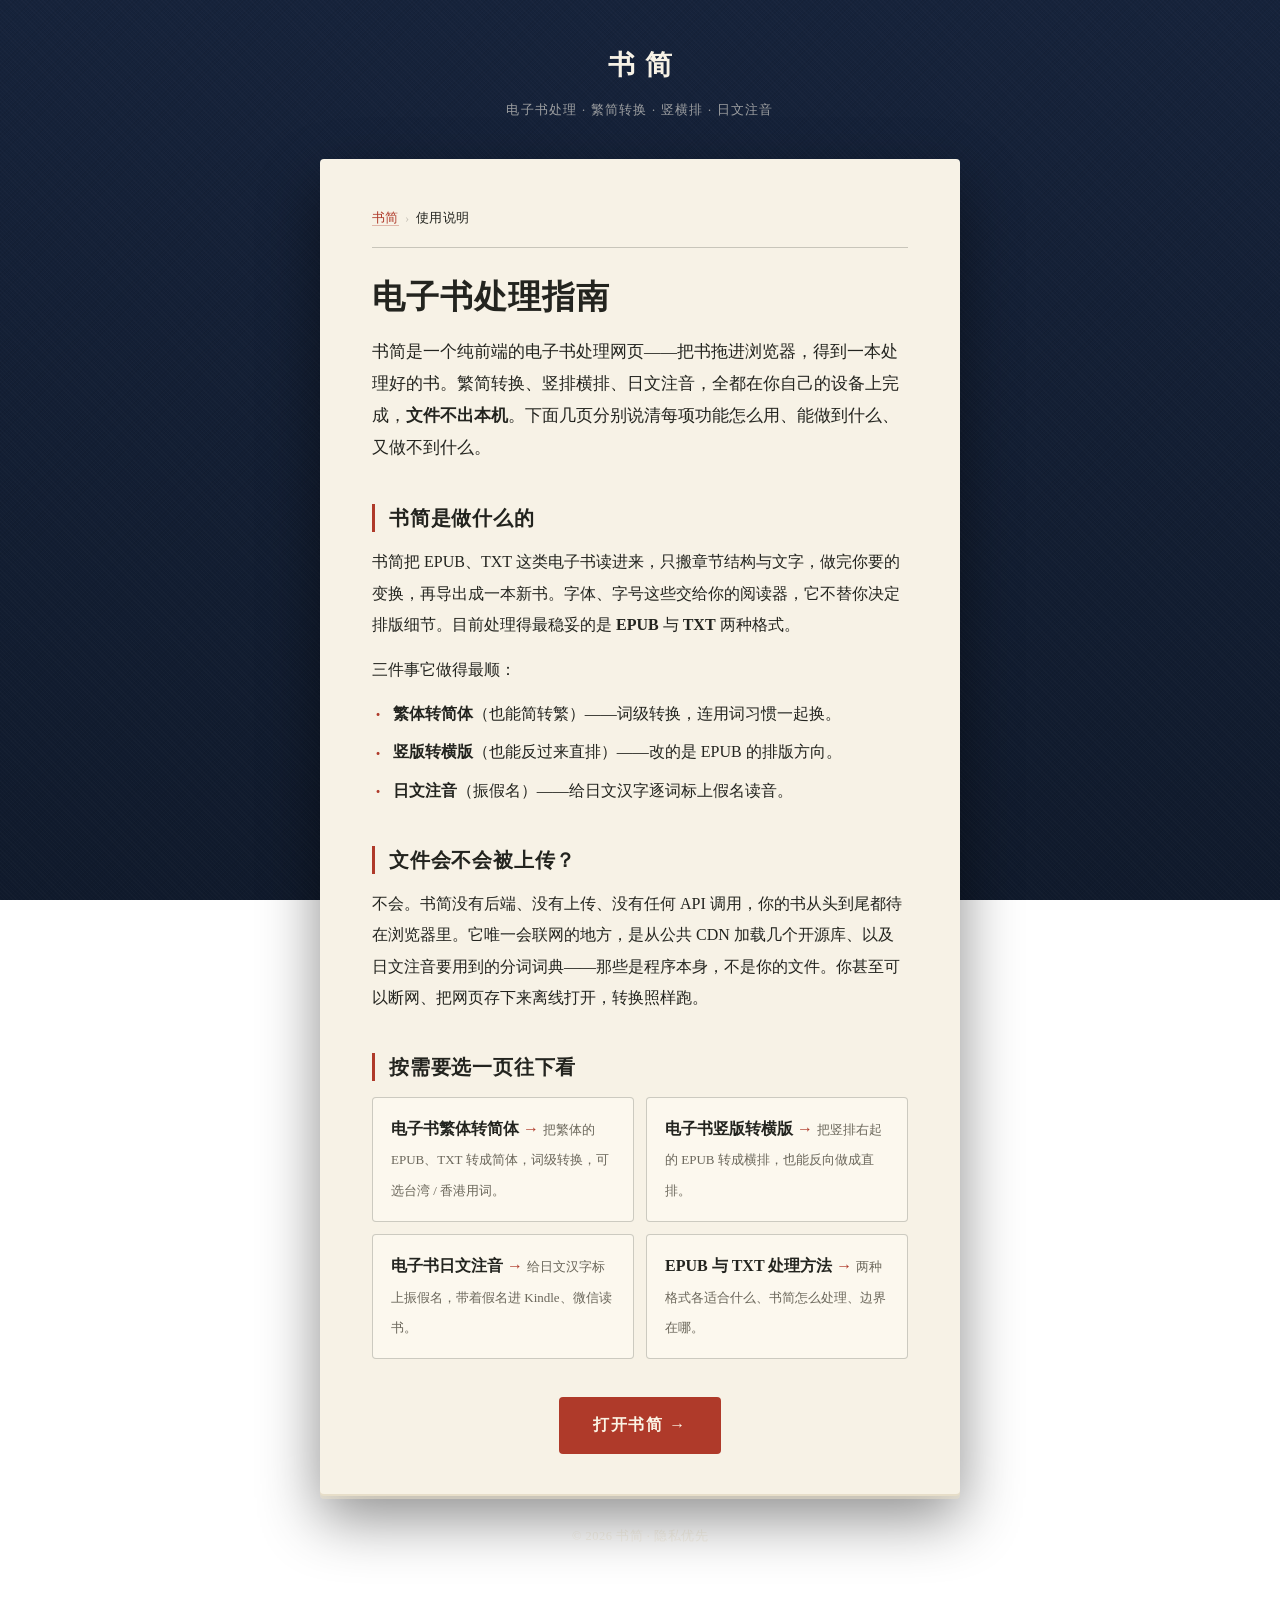
==== guide/index.html @ 10fb8fa7 "新增 /guide/ SEO 长尾内容页（繁简 / 竖横 / 注音 / 格式） 针对长尾查询新增 5 个纯静态内容页（中心页 + 繁体转简体 / 竖版转横版 / 日文注音 / EPUB 与 TXT 处" ====
<!DOCTYPE html>
<html lang="zh-CN">
<head>
<meta charset="UTF-8">
<meta name="viewport" content="width=device-width, initial-scale=1.0">

<title>电子书处理指南 · 繁简转换 / 竖横排 / 日文注音｜书简</title>
<meta name="description" content="书简的电子书处理指南：繁体转简体、竖版转横版、日文注音怎么用，各能做到什么、边界在哪。EPUB、TXT 都在你的设备本地处理，文件不上传。">
<meta name="keywords" content="电子书处理,电子书转换,繁体转简体,竖版转横版,日文注音,振假名,EPUB,TXT,本地转换,书简">
<meta name="robots" content="index, follow">
<link rel="canonical" href="https://shujian.ink/guide/">

<link rel="icon" href="/favicon.svg" type="image/svg+xml">
<meta name="theme-color" content="#16233B">

<meta property="og:type" content="website">
<meta property="og:site_name" content="书简">
<meta property="og:title" content="电子书处理指南 · 繁简转换 / 竖横排 / 日文注音｜书简">
<meta property="og:description" content="繁体转简体、竖版转横版、日文注音怎么用，各能做到什么、边界在哪。EPUB、TXT 都在你的设备本地处理，文件不上传。">
<meta property="og:url" content="https://shujian.ink/guide/">
<meta property="og:locale" content="zh_CN">
<meta property="og:image" content="https://shujian.ink/og.jpg">

<script type="application/ld+json">
{
  "@context": "https://schema.org",
  "@type": "BreadcrumbList",
  "itemListElement": [
    { "@type": "ListItem", "position": 1, "name": "书简", "item": "https://shujian.ink/" },
    { "@type": "ListItem", "position": 2, "name": "使用说明", "item": "https://shujian.ink/guide/" }
  ]
}
</script>

<link rel="stylesheet" href="/styles/guide.css">
</head>
<body>

<header class="site-header">
  <a class="brand" href="/"><span class="brand-mark">书简</span></a>
  <p class="brand-tag">电子书处理 · 繁简转换 · 竖横排 · 日文注音</p>
</header>

<main class="wrap">
  <article class="sheet">
    <nav class="crumb" aria-label="面包屑">
      <a href="/">书简</a><span class="sep">›</span><span aria-current="page">使用说明</span>
    </nav>

    <h1>电子书处理指南</h1>
    <p class="lead">书简是一个纯前端的电子书处理网页——把书拖进浏览器，得到一本处理好的书。繁简转换、竖排横排、日文注音，全都在你自己的设备上完成，<b>文件不出本机</b>。下面几页分别说清每项功能怎么用、能做到什么、又做不到什么。</p>

    <h2>书简是做什么的</h2>
    <p>书简把 EPUB、TXT 这类电子书读进来，只搬章节结构与文字，做完你要的变换，再导出成一本新书。字体、字号这些交给你的阅读器，它不替你决定排版细节。目前处理得最稳妥的是 <strong>EPUB</strong> 与 <strong>TXT</strong> 两种格式。</p>
    <p>三件事它做得最顺：</p>
    <ul>
      <li><strong>繁体转简体</strong>（也能简转繁）——词级转换，连用词习惯一起换。</li>
      <li><strong>竖版转横版</strong>（也能反过来直排）——改的是 EPUB 的排版方向。</li>
      <li><strong>日文注音</strong>（振假名）——给日文汉字逐词标上假名读音。</li>
    </ul>

    <h2>文件会不会被上传？</h2>
    <p>不会。书简没有后端、没有上传、没有任何 API 调用，你的书从头到尾都待在浏览器里。它唯一会联网的地方，是从公共 CDN 加载几个开源库、以及日文注音要用到的分词词典——那些是程序本身，不是你的文件。你甚至可以断网、把网页存下来离线打开，转换照样跑。</p>

    <h2>按需要选一页往下看</h2>
    <nav class="cards" aria-label="功能页面">
      <a class="card" href="/guide/traditional-to-simplified/">
        <span class="card-t">电子书繁体转简体</span>
        <span class="card-d">把繁体的 EPUB、TXT 转成简体，词级转换，可选台湾 / 香港用词。</span>
      </a>
      <a class="card" href="/guide/vertical-to-horizontal/">
        <span class="card-t">电子书竖版转横版</span>
        <span class="card-d">把竖排右起的 EPUB 转成横排，也能反向做成直排。</span>
      </a>
      <a class="card" href="/guide/japanese-furigana/">
        <span class="card-t">电子书日文注音</span>
        <span class="card-d">给日文汉字标上振假名，带着假名进 Kindle、微信读书。</span>
      </a>
      <a class="card" href="/guide/epub-txt-formats/">
        <span class="card-t">EPUB 与 TXT 处理方法</span>
        <span class="card-d">两种格式各适合什么、书简怎么处理、边界在哪。</span>
      </a>
    </nav>

    <div class="cta"><a class="btn" href="/">打开书简 →</a></div>
  </article>
</main>

<footer class="site-foot">
  <a href="/">© 2026 书简 · 隐私优先</a>
</footer>

</body>
</html>
---- styles/guide.css ----
/* ============================================================
 * styles/guide.css · /guide/ 内容页样式（自包含，不影响工具页 main.css）
 *
 * 这些页是给搜索引擎与偶尔从搜索落地的真人看的静态内容页，独立于
 * 首页工具。视觉复用书简的设计令牌（磁青封面底 + 纸色面板 + 朱砂），
 * 但类名全部另起、不与 main.css 冲突；guide 页只 <link> 这一个样式表。
 *
 * 字体一律本地（--serif：苹果端 Songti SC，其余回退系统衬线），
 * 不拉任何网络字体——guide 页零外部请求，爬虫与真人都秒开。
 * ============================================================ */

:root{
  --indigo:#16233B;          /* 磁青书衣 */
  --indigo-deep:#101A2C;
  --paper:#F7F2E6;           /* 内页纸色 */
  --paper-soft:#FCF8EE;
  --paper-edge:#E7DEC9;
  --ink:#23241F;
  --ink-soft:#6B675B;
  --seal:#AF3A2A;            /* 朱砂印色 */
  --seal-deep:#8F2C20;
  --hairline:rgba(35,36,31,.22);
  --serif:"Songti SC","STSong","Source Han Serif SC","SimSun",serif;
  --sans:"Songti SC","STSong","PingFang SC","Hiragino Sans GB","Source Han Sans SC","Microsoft YaHei",system-ui,sans-serif;
  --mono:ui-monospace,"SF Mono","Cascadia Mono",Consolas,monospace;
  --measure:40rem;           /* 阅读栏宽（中文正文） */
}

*{box-sizing:border-box;margin:0;padding:0}
html{-webkit-text-size-adjust:100%;scroll-behavior:smooth}
body{
  min-height:100vh;
  background:
    repeating-linear-gradient(45deg, rgba(255,255,255,.014) 0 1px, transparent 1px 3px),
    repeating-linear-gradient(-45deg, rgba(0,0,0,.05) 0 1px, transparent 1px 3px),
    linear-gradient(180deg, var(--indigo) 0%, var(--indigo-deep) 100%);
  background-attachment:fixed;
  color:var(--ink);
  font-family:var(--serif);
  font-size:16px;
  line-height:1.9;
  display:flex;
  flex-direction:column;
  align-items:center;
  padding:0 20px 56px;
}

/* ── 站头（书简字标，链回工具） ───────────────── */
.site-header{
  width:100%;max-width:var(--measure);
  text-align:center;color:var(--paper);
  padding:40px 4px 10px;
}
.brand{display:inline-block;text-decoration:none;color:var(--paper)}
.brand-mark{
  font-family:var(--serif);font-size:27px;font-weight:600;letter-spacing:.34em;
  padding-left:.34em; /* 补偿末字右侧字距，视觉居中 */
}
.brand-tag{
  margin-top:8px;font-size:12.5px;letter-spacing:.1em;
  color:rgba(247,242,230,.6);
}

/* ── 纸页面板 ───────────────────────────────── */
.wrap{width:100%;max-width:var(--measure);margin-top:26px}
.sheet{
  position:relative;
  background:var(--paper);
  border-radius:4px;
  padding:48px 52px 40px;
  box-shadow:0 2px 0 var(--paper-edge), 0 5px 0 rgba(231,222,201,.55), 0 24px 60px rgba(0,0,0,.45);
  animation:rise .45s ease-out both;
}
@keyframes rise{from{opacity:0;transform:translateY(14px)}to{opacity:1;transform:none}}
@media (prefers-reduced-motion:reduce){.sheet{animation:none}}

/* ── 面包屑 ─────────────────────────────────── */
.crumb{
  font-size:12.5px;color:var(--ink-soft);letter-spacing:.03em;
  margin-bottom:26px;padding-bottom:16px;border-bottom:1px solid var(--hairline);
}
.crumb a{color:var(--ink-soft);text-decoration:none;text-underline-offset:2px}
.crumb a:hover{color:var(--seal);text-decoration:underline}
.crumb .sep{margin:0 .5em;color:var(--hairline)}
.crumb [aria-current]{color:var(--ink)}

/* ── 正文排印 ───────────────────────────────── */
.sheet h1{
  font-family:var(--serif);font-weight:600;
  font-size:clamp(25px,4.6vw,33px);letter-spacing:.03em;line-height:1.45;
  color:var(--ink);
}
.lead{
  margin-top:16px;font-size:16.5px;line-height:1.95;color:var(--ink-soft);
}
.lead b,.lead strong{color:var(--ink);font-weight:600}
.sheet h2{
  font-family:var(--serif);font-weight:600;font-size:20px;letter-spacing:.04em;
  color:var(--ink);margin-top:40px;padding-left:14px;
  border-left:3px solid var(--seal);line-height:1.4;
}
.sheet h3{
  font-family:var(--serif);font-weight:600;font-size:16.5px;letter-spacing:.03em;
  color:var(--ink);margin-top:26px;
}
.sheet p{margin-top:14px;color:var(--ink);line-height:1.95}
.sheet strong{font-weight:600}
.sheet a{color:var(--seal);text-decoration:none;text-underline-offset:3px;border-bottom:1px solid rgba(175,58,42,.32)}
.sheet a:hover{color:var(--seal-deep);border-bottom-color:var(--seal-deep)}

.sheet ul,.sheet ol{margin-top:14px;padding-left:1.4em}
.sheet li{margin-top:8px;line-height:1.9}
.sheet ul{list-style:none;padding-left:0}
.sheet ul>li{position:relative;padding-left:1.3em}
.sheet ul>li::before{
  content:"·";position:absolute;left:.2em;top:-.05em;
  color:var(--seal);font-weight:700;font-size:1.15em;
}
/* 步骤：有序列表带朱砂序号 */
ol.steps{list-style:none;padding-left:0;counter-reset:step;margin-top:18px}
ol.steps>li{position:relative;padding-left:2.4em;margin-top:14px;min-height:1.7em}
ol.steps>li::before{
  counter-increment:step;content:counter(step);
  position:absolute;left:0;top:.15em;
  width:1.7em;height:1.7em;border-radius:50%;
  background:var(--seal);color:#FBF3E4;
  font-family:var(--sans);font-size:.8em;font-weight:600;
  display:grid;place-items:center;line-height:1;
}

/* 例子 / 提示 callout */
.eg{
  margin-top:18px;background:var(--paper-soft);
  border:1px solid var(--hairline);border-left:3px solid var(--seal);
  border-radius:3px;padding:14px 18px;font-size:15px;line-height:1.9;color:var(--ink);
}
.eg .arrow{color:var(--seal);font-weight:700;margin:0 .35em}
.eg-label{
  display:block;font-size:12px;letter-spacing:.08em;color:var(--ink-soft);
  margin-bottom:6px;font-family:var(--sans);
}
kbd{
  font-family:var(--mono);font-size:.86em;background:var(--paper-soft);
  border:1px solid var(--hairline);border-radius:3px;padding:1px 6px;
}

/* 诚实边界小节：略灰、成组 */
.note{
  margin-top:18px;font-size:14.5px;color:var(--ink-soft);line-height:1.9;
}

/* ── CTA：打开工具 ──────────────────────────── */
.cta{margin-top:38px;text-align:center}
.btn{
  display:inline-block;
  font-family:var(--serif);font-size:16px;font-weight:600;letter-spacing:.1em;
  background:var(--seal);color:#FBF3E4 !important;
  border:none;border-bottom:none !important;border-radius:4px;
  padding:13px 34px;text-decoration:none;
  transition:background .15s;
}
.btn:hover{background:var(--seal-deep);color:#FBF3E4 !important}
.btn:focus-visible{outline:2px solid var(--ink);outline-offset:3px}

/* ── 相关页面 / 卡片 ────────────────────────── */
.related{margin-top:40px;padding-top:24px;border-top:1px solid var(--hairline)}
.related h2{margin-top:0;border-left:none;padding-left:0;font-size:15px;color:var(--ink-soft);letter-spacing:.08em}
.cards{display:grid;gap:12px;margin-top:16px}
@media (min-width:620px){.cards{grid-template-columns:1fr 1fr}}
.card{
  display:block;background:var(--paper-soft);
  border:1px solid var(--hairline);border-radius:4px;
  padding:16px 18px;text-decoration:none;color:var(--ink) !important;
  border-bottom:1px solid var(--hairline) !important;
  transition:border-color .15s,transform .15s;
}
.card:hover{border-color:var(--seal);transform:translateY(-1px)}
.card .card-t{font-family:var(--serif);font-weight:600;font-size:16px;color:var(--ink)}
.card .card-d{margin-top:5px;font-size:13px;color:var(--ink-soft);line-height:1.7}
.card .card-t::after{content:" →";color:var(--seal)}

/* ── 页脚 ───────────────────────────────────── */
.site-foot{
  width:100%;max-width:var(--measure);margin-top:30px;
  text-align:center;font-size:12.5px;letter-spacing:.04em;line-height:2;
  color:rgba(247,242,230,.55);
}
.site-foot a{color:rgba(247,242,230,.78);text-decoration:none;text-underline-offset:3px}
.site-foot a:hover{text-decoration:underline}

/* ── 窄屏 ───────────────────────────────────── */
@media (max-width:680px){
  body{font-size:15.5px}
  .sheet{padding:32px 22px 30px}
  .site-header{padding:30px 4px 8px}
}
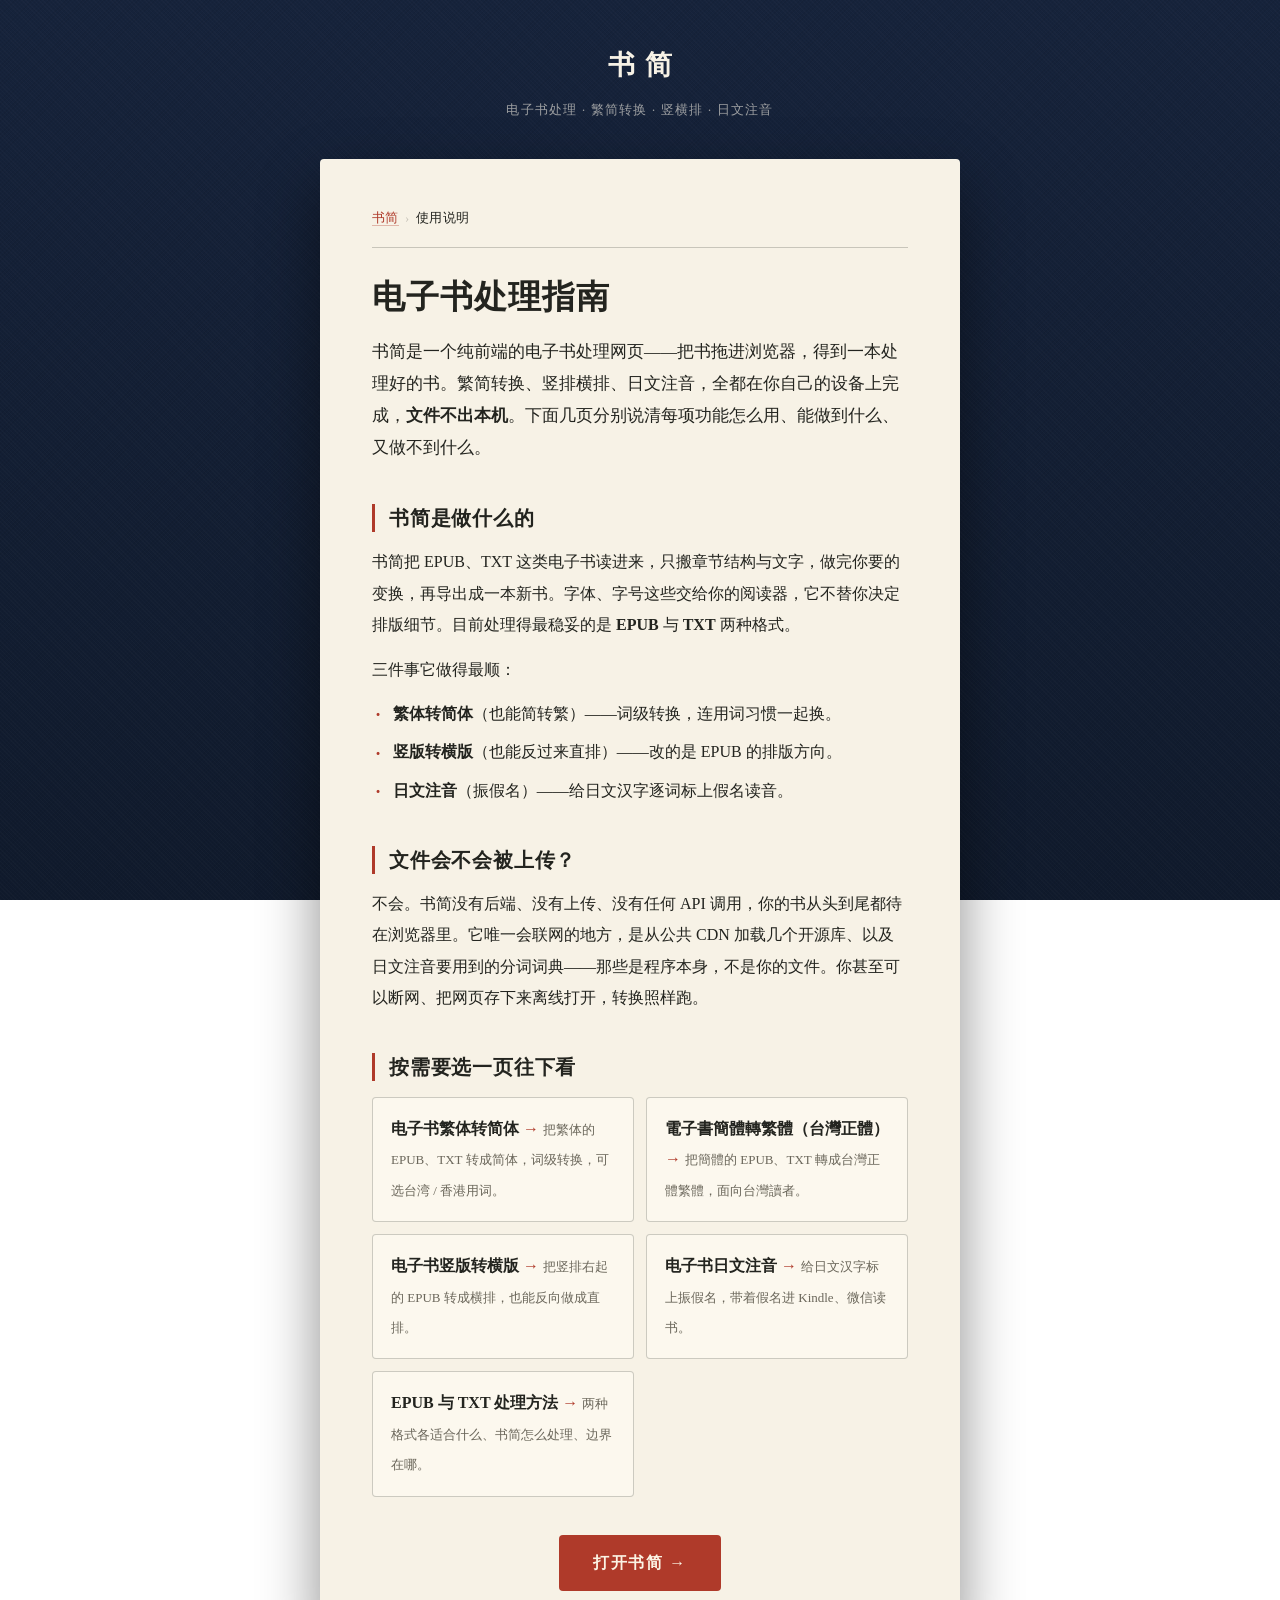
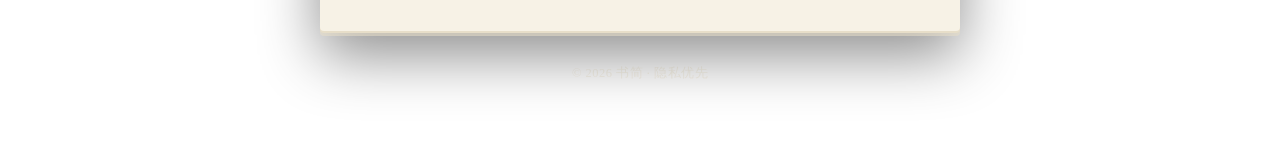
==== commit d36a329d: "新增繁中 /guide/ SEO 长尾内容" ====
--- a/guide/index.html
+++ b/guide/index.html
@@ -68,6 +68,10 @@
         <span class="card-t">电子书繁体转简体</span>
         <span class="card-d">把繁体的 EPUB、TXT 转成简体，词级转换，可选台湾 / 香港用词。</span>
       </a>
+      <a class="card" href="/guide/simplified-to-traditional/" lang="zh-TW">
+        <span class="card-t">電子書簡體轉繁體（台灣正體）</span>
+        <span class="card-d">把簡體的 EPUB、TXT 轉成台灣正體繁體，面向台灣讀者。</span>
+      </a>
       <a class="card" href="/guide/vertical-to-horizontal/">
         <span class="card-t">电子书竖版转横版</span>
         <span class="card-d">把竖排右起的 EPUB 转成横排，也能反向做成直排。</span>
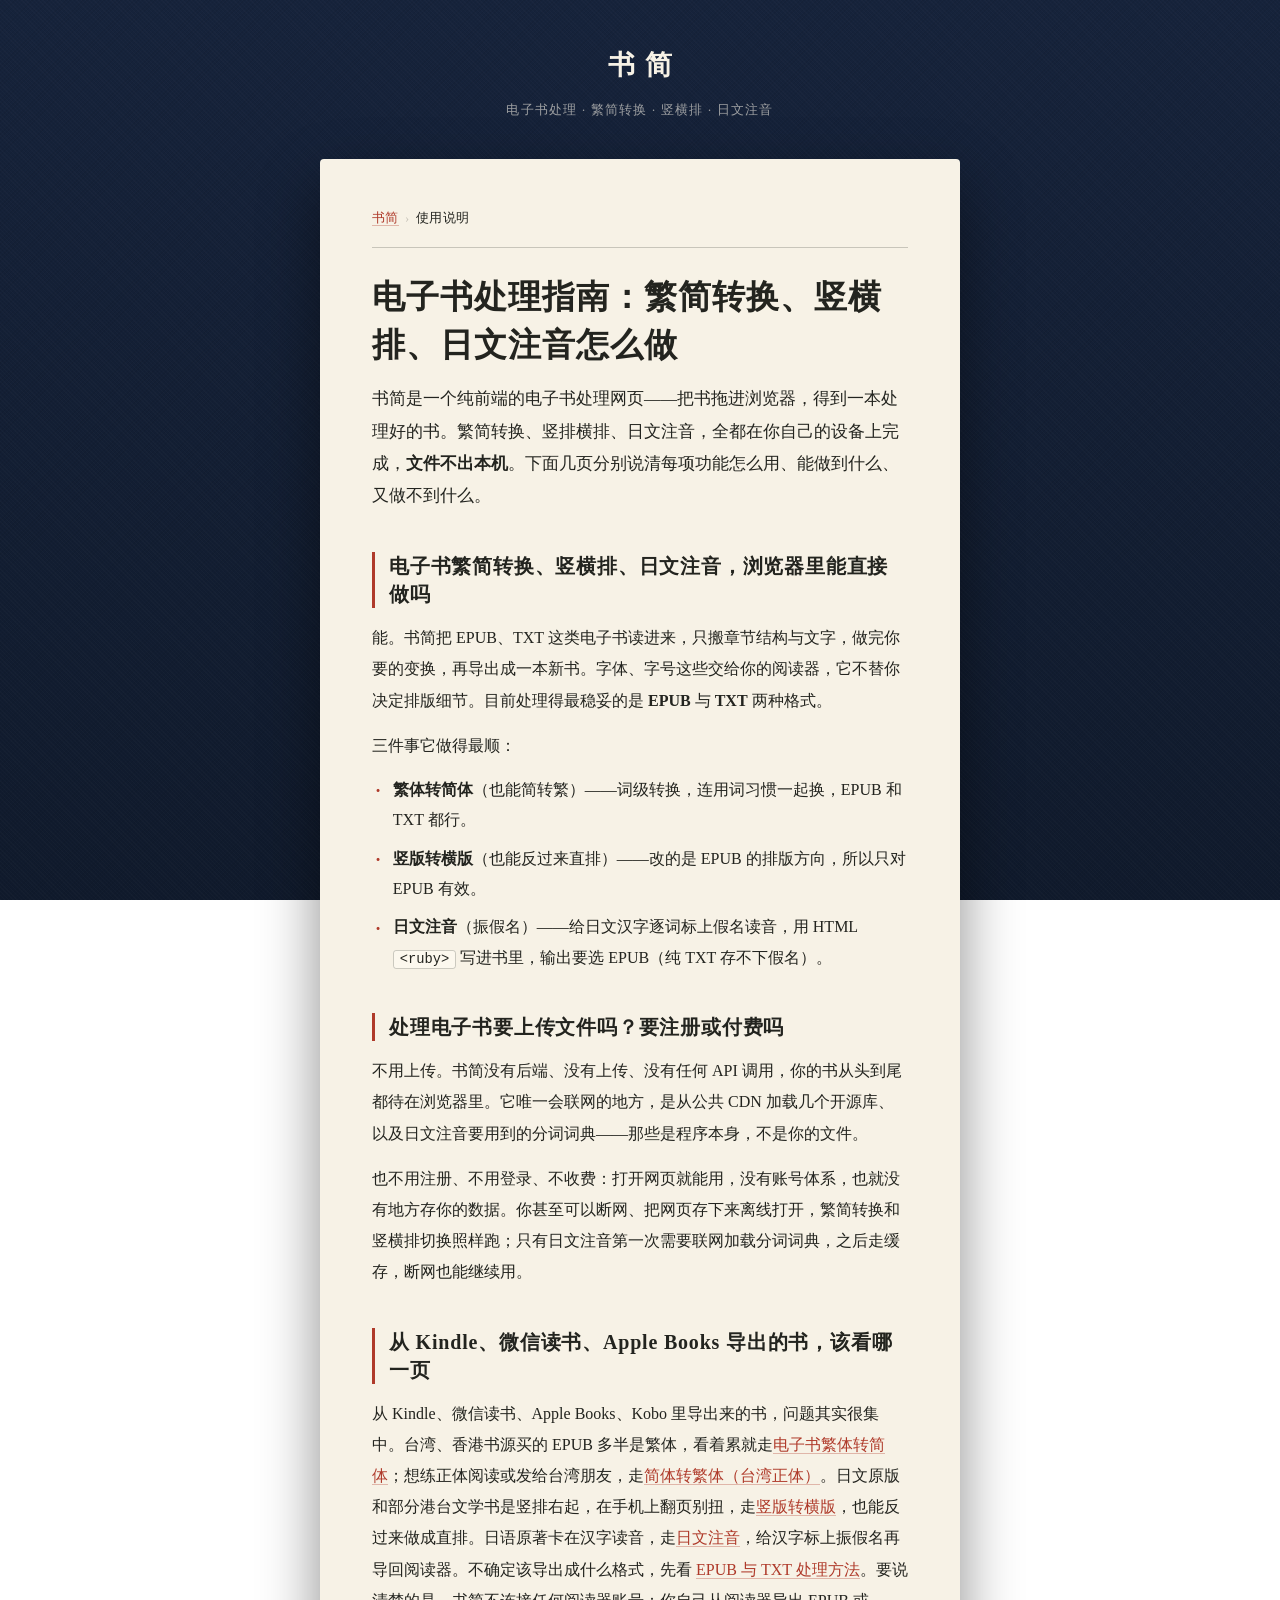
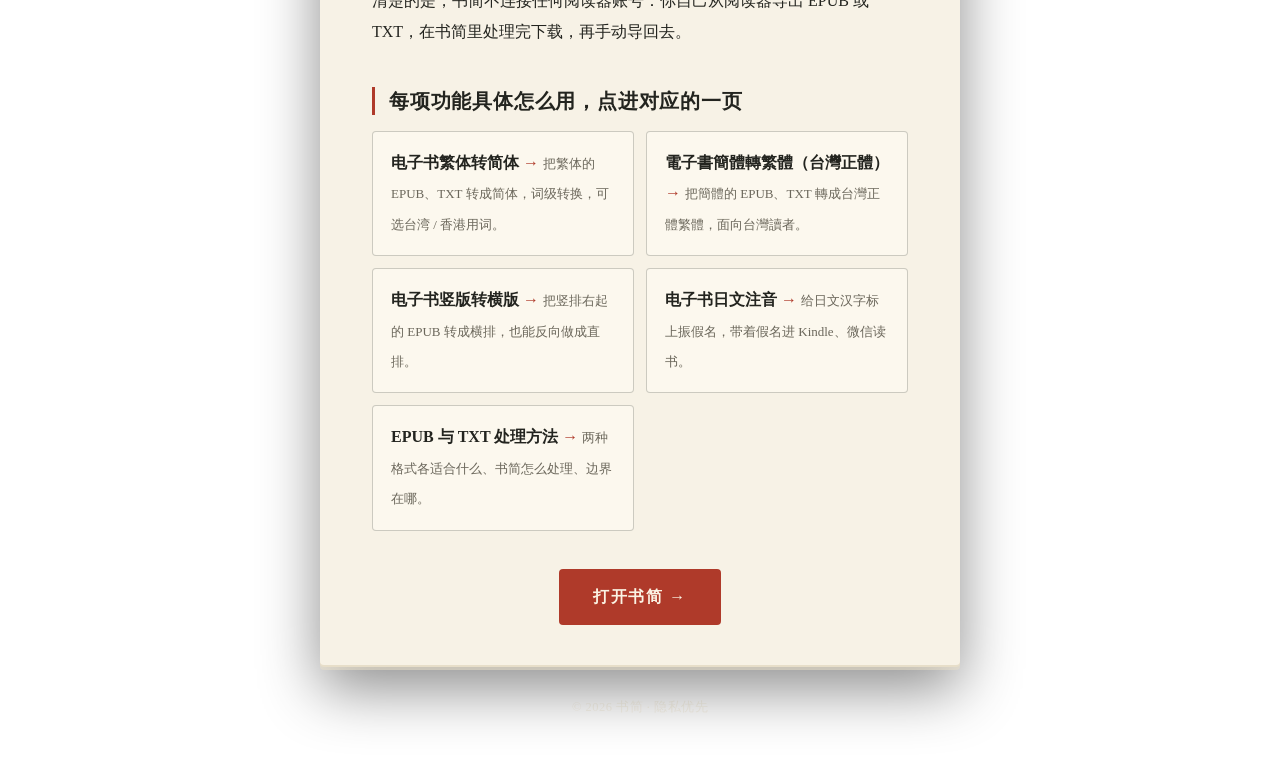
==== commit 543362fc: "更新README" ====
--- a/guide/index.html
+++ b/guide/index.html
@@ -31,6 +31,39 @@
   ]
 }
 </script>
+<script type="application/ld+json">
+{
+  "@context": "https://schema.org",
+  "@type": "FAQPage",
+  "mainEntity": [
+    {
+      "@type": "Question",
+      "name": "书简是做什么的？",
+      "acceptedAnswer": { "@type": "Answer", "text": "书简是一个纯前端的电子书处理网页。把 EPUB、TXT 拖进浏览器，它只搬章节结构与文字，做完繁简转换、竖排横排切换或日文注音，再导出成一本新书，字体字号交给你的阅读器决定。" }
+    },
+    {
+      "@type": "Question",
+      "name": "用书简处理电子书需要上传文件吗？",
+      "acceptedAnswer": { "@type": "Answer", "text": "不需要。书简没有后端、没有上传、没有任何 API 调用，你的书从头到尾都待在浏览器里。唯一会联网的地方是从公共 CDN 加载几个开源库、以及日文注音要用到的分词词典，那些是程序本身，不是你的文件。" }
+    },
+    {
+      "@type": "Question",
+      "name": "书简支持哪些电子书格式？",
+      "acceptedAnswer": { "@type": "Answer", "text": "目前处理得最稳妥的是 EPUB 与 TXT 两种格式。繁简转换 EPUB 和 TXT 都行；竖横排切换改的是 EPUB 的排版方向，所以只对 EPUB 有效；日文注音用 HTML ruby 写进书里，输出要选 EPUB，纯 TXT 存不下假名。" }
+    },
+    {
+      "@type": "Question",
+      "name": "书简需要注册或付费吗？",
+      "acceptedAnswer": { "@type": "Answer", "text": "不用注册、不用登录、不收费。打开网页就能用，没有账号体系，也就没有地方存你的数据。" }
+    },
+    {
+      "@type": "Question",
+      "name": "书简能离线使用吗？",
+      "acceptedAnswer": { "@type": "Answer", "text": "能。把网页存下来断网打开，繁简转换和竖横排切换照样跑；只有日文注音第一次需要联网加载分词词典，之后走缓存，断网也能继续用。" }
+    }
+  ]
+}
+</script>
 
 <link rel="stylesheet" href="/styles/guide.css">
 </head>
@@ -47,22 +80,26 @@
       <a href="/">书简</a><span class="sep">›</span><span aria-current="page">使用说明</span>
     </nav>
 
-    <h1>电子书处理指南</h1>
+    <h1>电子书处理指南：繁简转换、竖横排、日文注音怎么做</h1>
     <p class="lead">书简是一个纯前端的电子书处理网页——把书拖进浏览器，得到一本处理好的书。繁简转换、竖排横排、日文注音，全都在你自己的设备上完成，<b>文件不出本机</b>。下面几页分别说清每项功能怎么用、能做到什么、又做不到什么。</p>
 
-    <h2>书简是做什么的</h2>
-    <p>书简把 EPUB、TXT 这类电子书读进来，只搬章节结构与文字，做完你要的变换，再导出成一本新书。字体、字号这些交给你的阅读器，它不替你决定排版细节。目前处理得最稳妥的是 <strong>EPUB</strong> 与 <strong>TXT</strong> 两种格式。</p>
+    <h2>电子书繁简转换、竖横排、日文注音，浏览器里能直接做吗</h2>
+    <p>能。书简把 EPUB、TXT 这类电子书读进来，只搬章节结构与文字，做完你要的变换，再导出成一本新书。字体、字号这些交给你的阅读器，它不替你决定排版细节。目前处理得最稳妥的是 <strong>EPUB</strong> 与 <strong>TXT</strong> 两种格式。</p>
     <p>三件事它做得最顺：</p>
     <ul>
-      <li><strong>繁体转简体</strong>（也能简转繁）——词级转换，连用词习惯一起换。</li>
-      <li><strong>竖版转横版</strong>（也能反过来直排）——改的是 EPUB 的排版方向。</li>
-      <li><strong>日文注音</strong>（振假名）——给日文汉字逐词标上假名读音。</li>
+      <li><strong>繁体转简体</strong>（也能简转繁）——词级转换，连用词习惯一起换，EPUB 和 TXT 都行。</li>
+      <li><strong>竖版转横版</strong>（也能反过来直排）——改的是 EPUB 的排版方向，所以只对 EPUB 有效。</li>
+      <li><strong>日文注音</strong>（振假名）——给日文汉字逐词标上假名读音，用 HTML <kbd>&lt;ruby&gt;</kbd> 写进书里，输出要选 EPUB（纯 TXT 存不下假名）。</li>
     </ul>
 
-    <h2>文件会不会被上传？</h2>
-    <p>不会。书简没有后端、没有上传、没有任何 API 调用，你的书从头到尾都待在浏览器里。它唯一会联网的地方，是从公共 CDN 加载几个开源库、以及日文注音要用到的分词词典——那些是程序本身，不是你的文件。你甚至可以断网、把网页存下来离线打开，转换照样跑。</p>
+    <h2>处理电子书要上传文件吗？要注册或付费吗</h2>
+    <p>不用上传。书简没有后端、没有上传、没有任何 API 调用，你的书从头到尾都待在浏览器里。它唯一会联网的地方，是从公共 CDN 加载几个开源库、以及日文注音要用到的分词词典——那些是程序本身，不是你的文件。</p>
+    <p>也不用注册、不用登录、不收费：打开网页就能用，没有账号体系，也就没有地方存你的数据。你甚至可以断网、把网页存下来离线打开，繁简转换和竖横排切换照样跑；只有日文注音第一次需要联网加载分词词典，之后走缓存，断网也能继续用。</p>
 
-    <h2>按需要选一页往下看</h2>
+    <h2>从 Kindle、微信读书、Apple Books 导出的书，该看哪一页</h2>
+    <p>从 Kindle、微信读书、Apple Books、Kobo 里导出来的书，问题其实很集中。台湾、香港书源买的 EPUB 多半是繁体，看着累就走<a href="/guide/traditional-to-simplified/">电子书繁体转简体</a>；想练正体阅读或发给台湾朋友，走<a href="/guide/simplified-to-traditional/">简体转繁体（台湾正体）</a>。日文原版和部分港台文学书是竖排右起，在手机上翻页别扭，走<a href="/guide/vertical-to-horizontal/">竖版转横版</a>，也能反过来做成直排。日语原著卡在汉字读音，走<a href="/guide/japanese-furigana/">日文注音</a>，给汉字标上振假名再导回阅读器。不确定该导出成什么格式，先看 <a href="/guide/epub-txt-formats/">EPUB 与 TXT 处理方法</a>。要说清楚的是，书简不连接任何阅读器账号：你自己从阅读器导出 EPUB 或 TXT，在书简里处理完下载，再手动导回去。</p>
+
+    <h2>每项功能具体怎么用，点进对应的一页</h2>
     <nav class="cards" aria-label="功能页面">
       <a class="card" href="/guide/traditional-to-simplified/">
         <span class="card-t">电子书繁体转简体</span>
